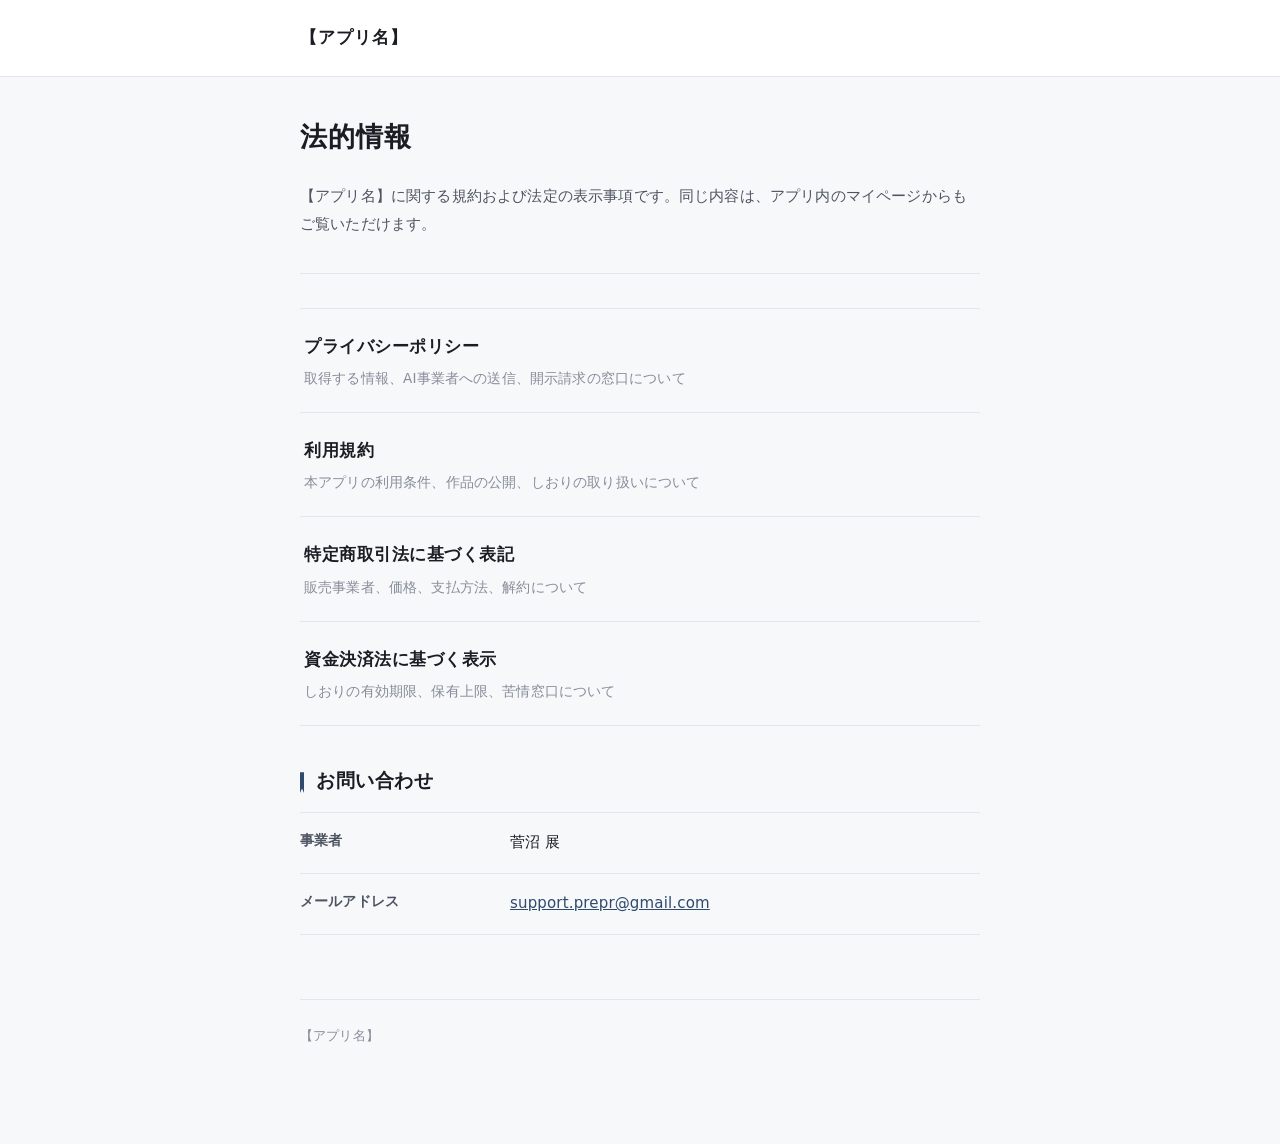
==== index.html @ 34be7ed7 "Add files via upload" ====
<!DOCTYPE html>
<html lang="ja">
<head>
<meta charset="UTF-8">
<meta name="viewport" content="width=device-width, initial-scale=1">
<title>法的情報｜【アプリ名】</title>
<link rel="stylesheet" href="style.css">
</head>
<body>

<div class="mast">
  <div class="mast-inner">
    <span class="mast-app">【アプリ名】</span>
  </div>
</div>

<div class="wrap">

<h1 class="doc-title">法的情報</h1>

<p class="lede">
【アプリ名】に関する規約および法定の表示事項です。同じ内容は、アプリ内のマイページからもご覧いただけます。
</p>

<ul class="index-list">
  <li>
    <a href="privacy.html">
      <span class="index-name">プライバシーポリシー</span>
      <span class="index-desc">取得する情報、AI事業者への送信、開示請求の窓口について</span>
    </a>
  </li>
  <li>
    <a href="terms.html">
      <span class="index-name">利用規約</span>
      <span class="index-desc">本アプリの利用条件、作品の公開、しおりの取り扱いについて</span>
    </a>
  </li>
  <li>
    <a href="tokushoho.html">
      <span class="index-name">特定商取引法に基づく表記</span>
      <span class="index-desc">販売事業者、価格、支払方法、解約について</span>
    </a>
  </li>
  <li>
    <a href="prepaid.html">
      <span class="index-name">資金決済法に基づく表示</span>
      <span class="index-desc">しおりの有効期限、保有上限、苦情窓口について</span>
    </a>
  </li>
</ul>

<section>
<h2>お問い合わせ</h2>
<dl class="dl">
  <div>
    <dt>事業者</dt>
    <dd>菅沼 展</dd>
  </div>
  <div>
    <dt>メールアドレス</dt>
    <dd><a href="mailto:support.prepr@gmail.com">support.prepr@gmail.com</a></dd>
  </div>
</dl>
</section>

<footer>
  <p>【アプリ名】</p>
</footer>

</div>
</body>
</html>
---- style.css ----
:root {
  --paper: #f7f8fa;
  --card: #ffffff;
  --ink: #1a1d23;
  --ink-soft: #4d5461;
  --ink-faint: #868d9a;
  --rule: #e2e6ec;
  --ribbon: #2f4a6d;
  --ribbon-soft: #e8edf4;
  --warn-bg: #fdf6e8;
  --warn-edge: #c9a227;
  --serif: "Hiragino Mincho ProN", "Yu Mincho", "YuMincho", "Noto Serif JP", serif;
  --sans: "Hiragino Sans", "Hiragino Kaku Gothic ProN", "Yu Gothic", "Noto Sans JP", system-ui, sans-serif;
}

* { box-sizing: border-box; }

html { -webkit-text-size-adjust: 100%; }

body {
  margin: 0;
  background: var(--paper);
  color: var(--ink);
  font-family: var(--sans);
  font-size: 16px;
  line-height: 1.9;
  letter-spacing: 0.01em;
  -webkit-font-smoothing: antialiased;
}

.wrap {
  max-width: 720px;
  margin: 0 auto;
  padding: 0 20px 96px;
}

/* ---- masthead ---- */

.mast {
  border-bottom: 1px solid var(--rule);
  background: var(--card);
  margin-bottom: 40px;
}

.mast-inner {
  max-width: 720px;
  margin: 0 auto;
  padding: 22px 20px;
  display: flex;
  align-items: baseline;
  gap: 12px;
  flex-wrap: wrap;
}

.mast-app {
  font-family: var(--serif);
  font-size: 17px;
  font-weight: 600;
  letter-spacing: 0.06em;
}

.mast-back {
  margin-left: auto;
  font-size: 13px;
  color: var(--ink-faint);
  text-decoration: none;
}

.mast-back:hover { color: var(--ribbon); }

/* ---- document head ---- */

.doc-title {
  font-family: var(--serif);
  font-size: 27px;
  font-weight: 600;
  line-height: 1.5;
  letter-spacing: 0.04em;
  margin: 0 0 14px;
}

.doc-meta {
  font-size: 13px;
  color: var(--ink-faint);
  margin: 0 0 8px;
  line-height: 1.8;
}

.lede {
  font-size: 15px;
  color: var(--ink-soft);
  margin: 24px 0 0;
  padding: 0 0 34px;
  border-bottom: 1px solid var(--rule);
}

/* ---- sections ---- */

section { margin-top: 40px; }

h2 {
  font-family: var(--serif);
  font-size: 19px;
  font-weight: 600;
  line-height: 1.6;
  letter-spacing: 0.03em;
  margin: 0 0 16px;
  padding-left: 16px;
  position: relative;
}

/* the ribbon marker — a bookmark tail, matching the app's currency */
h2::before {
  content: "";
  position: absolute;
  left: 0;
  top: 0.34em;
  width: 4px;
  height: 1.1em;
  background: var(--ribbon);
  clip-path: polygon(0 0, 100% 0, 100% 100%, 50% 78%, 0 100%);
}

h3 {
  font-size: 15px;
  font-weight: 600;
  margin: 26px 0 10px;
  color: var(--ink);
}

p { margin: 0 0 14px; }

p:last-child, ul:last-child, ol:last-child { margin-bottom: 0; }

ol, ul { margin: 0 0 14px; padding-left: 1.5em; }

li { margin-bottom: 8px; }

li:last-child { margin-bottom: 0; }

.tight li { margin-bottom: 4px; }

strong { font-weight: 600; }

a { color: var(--ribbon); }

/* ---- definition table ---- */

.dl {
  border-top: 1px solid var(--rule);
  margin: 0;
}

.dl > div {
  display: grid;
  grid-template-columns: 190px 1fr;
  gap: 20px;
  padding: 16px 0;
  border-bottom: 1px solid var(--rule);
}

.dl dt {
  font-size: 14px;
  font-weight: 600;
  color: var(--ink-soft);
  line-height: 1.7;
}

.dl dd {
  margin: 0;
  font-size: 15px;
  line-height: 1.85;
}

.dl dd p { margin: 0 0 8px; }
.dl dd p:last-child { margin-bottom: 0; }

.dl dd small {
  display: block;
  font-size: 13px;
  color: var(--ink-faint);
  margin-top: 6px;
  line-height: 1.75;
}

/* ---- transfer cards ---- */

.transfer {
  border: 1px solid var(--rule);
  background: var(--card);
  border-radius: 3px;
  padding: 18px 20px;
  margin-bottom: 12px;
}

.transfer:last-child { margin-bottom: 0; }

.transfer-name {
  font-weight: 600;
  font-size: 15px;
  margin: 0 0 2px;
}

.transfer-country {
  font-size: 13px;
  color: var(--ribbon);
  margin: 0 0 12px;
  letter-spacing: 0.04em;
}

.transfer dl {
  margin: 0;
  font-size: 14px;
  line-height: 1.8;
}

.transfer dt {
  color: var(--ink-faint);
  font-size: 12.5px;
  margin-top: 10px;
}

.transfer dt:first-child { margin-top: 0; }

.transfer dd { margin: 0; }

/* ---- callouts ---- */

.note {
  background: var(--ribbon-soft);
  border-left: 3px solid var(--ribbon);
  padding: 16px 20px;
  margin: 20px 0;
  font-size: 14.5px;
  line-height: 1.85;
}

.note p:last-child { margin-bottom: 0; }

.todo {
  background: var(--warn-bg);
  border-left: 3px solid var(--warn-edge);
  padding: 16px 20px;
  margin: 20px 0;
  font-size: 14px;
  line-height: 1.8;
}

.todo p:last-child { margin-bottom: 0; }

.placeholder {
  background: var(--warn-bg);
  border-bottom: 1px dashed var(--warn-edge);
  padding: 1px 5px;
  font-size: 0.94em;
  white-space: nowrap;
}

/* ---- index ---- */

.index-list {
  list-style: none;
  padding: 0;
  margin: 34px 0 0;
  border-top: 1px solid var(--rule);
}

.index-list li { margin: 0; }

.index-list a {
  display: block;
  padding: 22px 4px;
  border-bottom: 1px solid var(--rule);
  text-decoration: none;
  color: var(--ink);
}

.index-list a:hover { background: var(--card); }

.index-name {
  font-family: var(--serif);
  font-size: 17px;
  font-weight: 600;
  letter-spacing: 0.03em;
  display: block;
  margin-bottom: 4px;
}

.index-desc {
  font-size: 13.5px;
  color: var(--ink-faint);
  display: block;
  line-height: 1.7;
}

/* ---- footer ---- */

footer {
  margin-top: 64px;
  padding-top: 24px;
  border-top: 1px solid var(--rule);
  font-size: 13px;
  color: var(--ink-faint);
  line-height: 1.9;
}

footer a { color: var(--ink-faint); }

/* ---- mobile ---- */

@media (max-width: 560px) {
  body { font-size: 15px; line-height: 1.85; }
  .wrap { padding: 0 18px 72px; }
  .doc-title { font-size: 23px; }
  h2 { font-size: 17px; }
  .dl > div {
    grid-template-columns: 1fr;
    gap: 5px;
    padding: 14px 0;
  }
  .dl dt { font-size: 13px; }
  .dl dd { font-size: 14.5px; }
  .placeholder { white-space: normal; }
}

@media (prefers-reduced-motion: reduce) {
  * { animation: none !important; transition: none !important; }
}

:focus-visible {
  outline: 2px solid var(--ribbon);
  outline-offset: 2px;
}
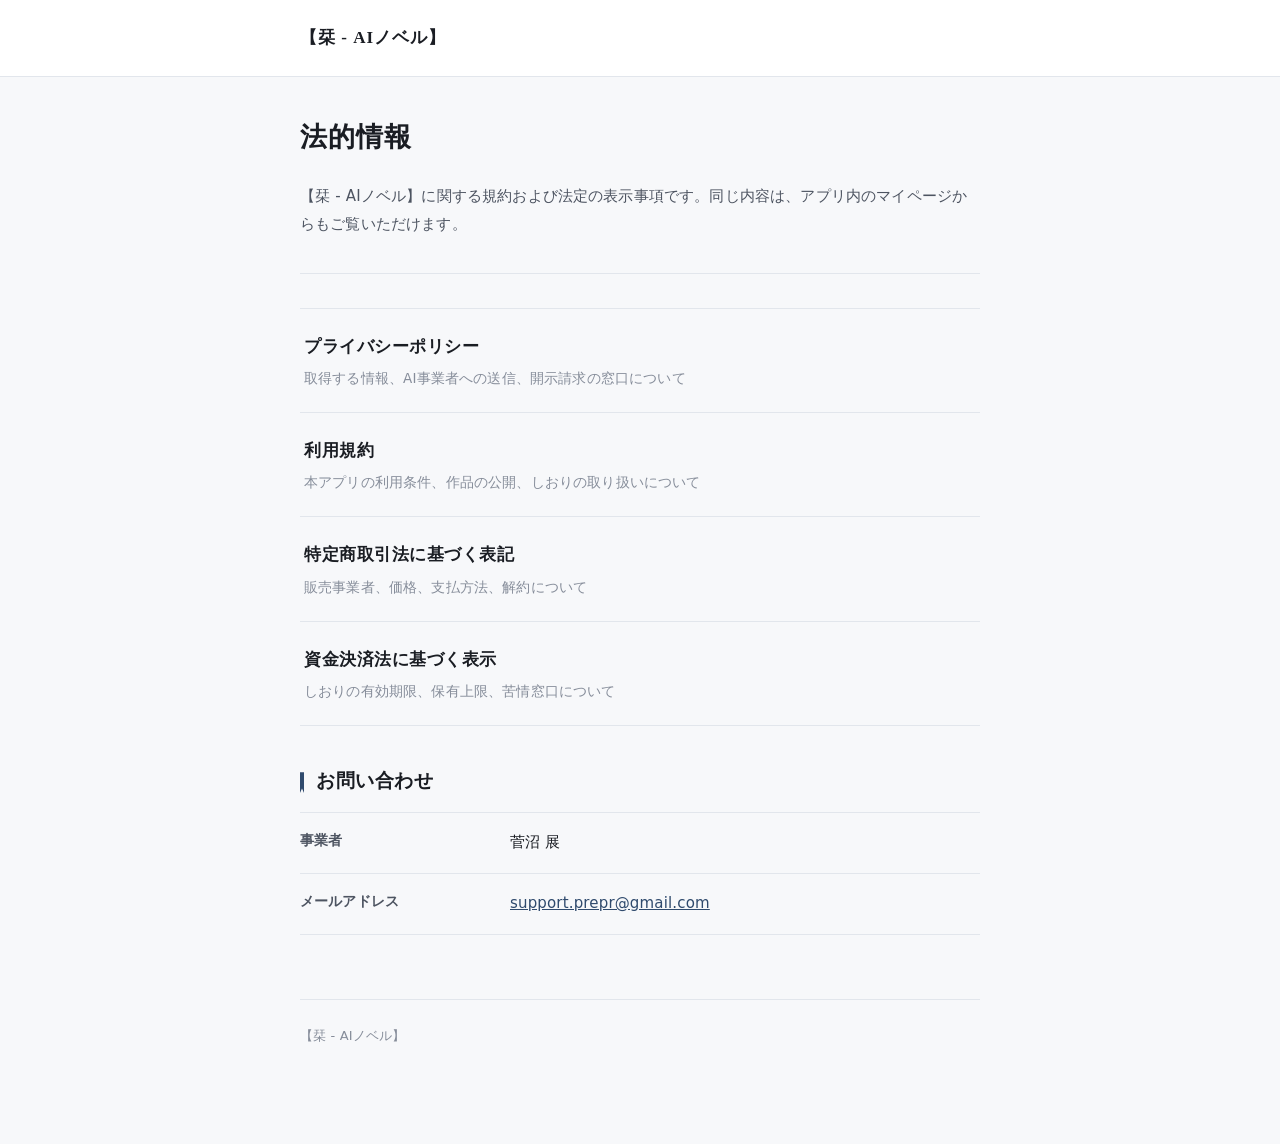
==== commit 404bf847: "Update index.html" ====
--- a/index.html
+++ b/index.html
@@ -3,14 +3,14 @@
 <head>
 <meta charset="UTF-8">
 <meta name="viewport" content="width=device-width, initial-scale=1">
-<title>法的情報｜【アプリ名】</title>
+<title>法的情報｜【栞 - AIノベル】</title>
 <link rel="stylesheet" href="style.css">
 </head>
 <body>
 
 <div class="mast">
   <div class="mast-inner">
-    <span class="mast-app">【アプリ名】</span>
+    <span class="mast-app">【栞 - AIノベル】</span>
   </div>
 </div>
 
@@ -19,7 +19,7 @@
 <h1 class="doc-title">法的情報</h1>
 
 <p class="lede">
-【アプリ名】に関する規約および法定の表示事項です。同じ内容は、アプリ内のマイページからもご覧いただけます。
+【栞 - AIノベル】に関する規約および法定の表示事項です。同じ内容は、アプリ内のマイページからもご覧いただけます。
 </p>
 
 <ul class="index-list">
@@ -64,7 +64,7 @@
 </section>
 
 <footer>
-  <p>【アプリ名】</p>
+  <p>【栞 - AIノベル】</p>
 </footer>
 
 </div>
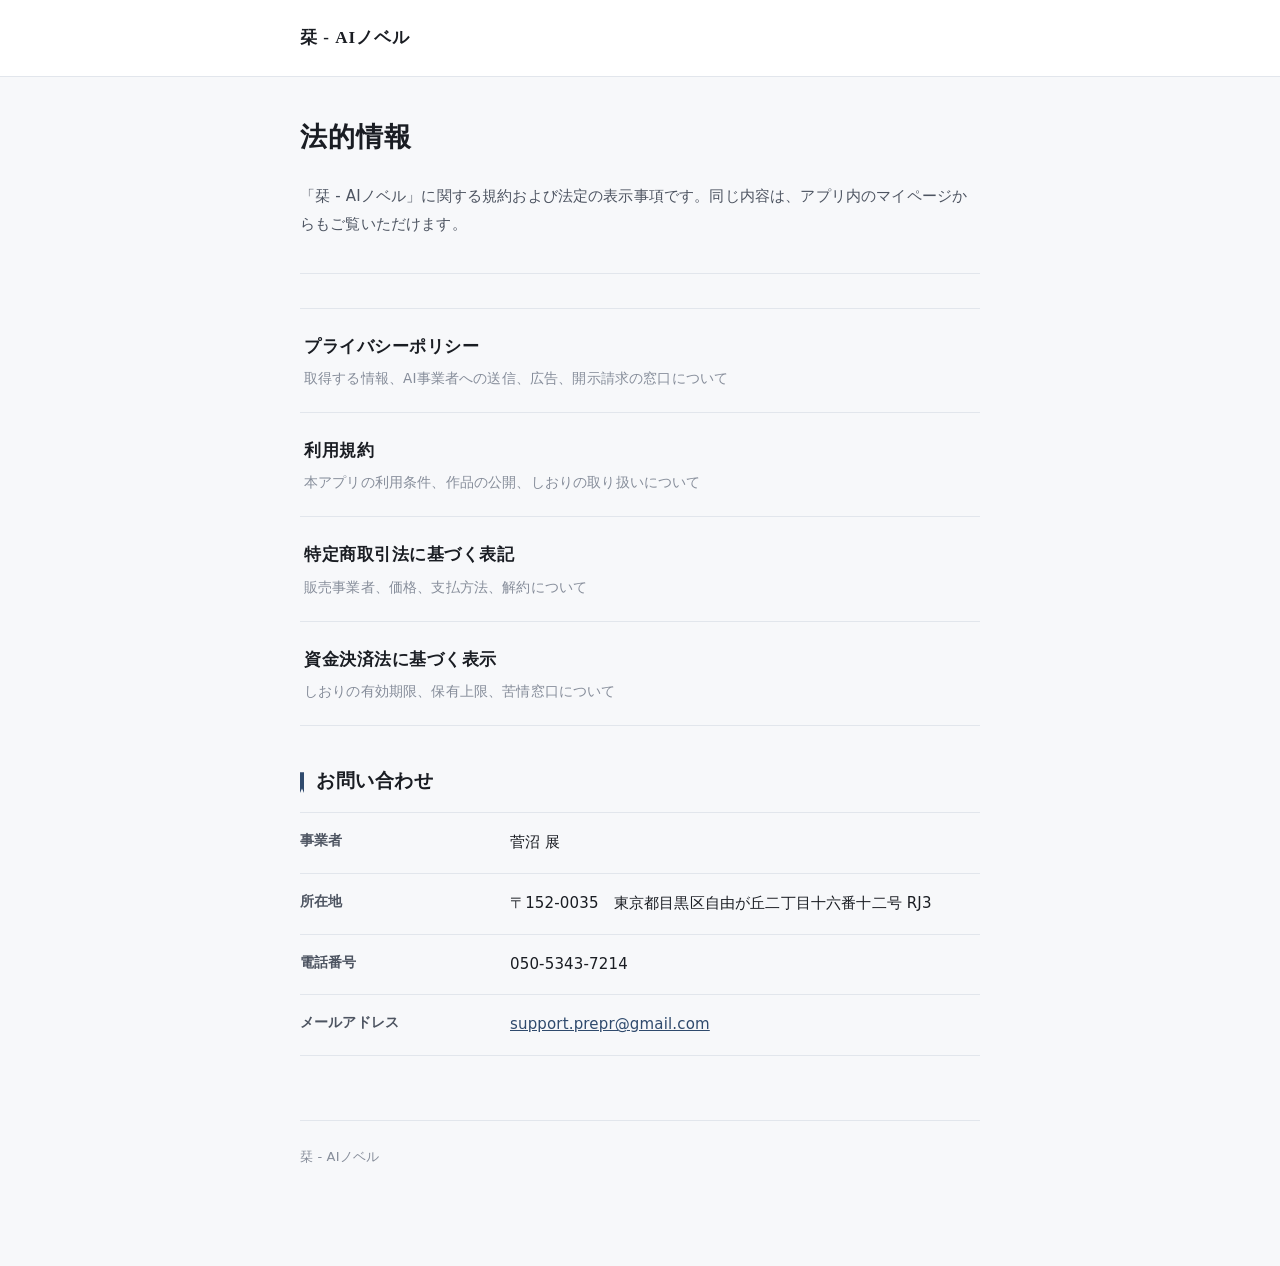
==== commit 31fa3eb3: "Add files via upload" ====
--- a/index.html
+++ b/index.html
@@ -3,14 +3,14 @@
 <head>
 <meta charset="UTF-8">
 <meta name="viewport" content="width=device-width, initial-scale=1">
-<title>法的情報｜【栞 - AIノベル】</title>
+<title>法的情報｜栞 - AIノベル</title>
 <link rel="stylesheet" href="style.css">
 </head>
 <body>
 
 <div class="mast">
   <div class="mast-inner">
-    <span class="mast-app">【栞 - AIノベル】</span>
+    <span class="mast-app">栞 - AIノベル</span>
   </div>
 </div>
 
@@ -19,14 +19,14 @@
 <h1 class="doc-title">法的情報</h1>
 
 <p class="lede">
-【栞 - AIノベル】に関する規約および法定の表示事項です。同じ内容は、アプリ内のマイページからもご覧いただけます。
+「栞 - AIノベル」に関する規約および法定の表示事項です。同じ内容は、アプリ内のマイページからもご覧いただけます。
 </p>
 
 <ul class="index-list">
   <li>
     <a href="privacy.html">
       <span class="index-name">プライバシーポリシー</span>
-      <span class="index-desc">取得する情報、AI事業者への送信、開示請求の窓口について</span>
+      <span class="index-desc">取得する情報、AI事業者への送信、広告、開示請求の窓口について</span>
     </a>
   </li>
   <li>
@@ -57,6 +57,14 @@
     <dd>菅沼 展</dd>
   </div>
   <div>
+    <dt>所在地</dt>
+    <dd>〒152-0035　東京都目黒区自由が丘二丁目十六番十二号 RJ3</dd>
+  </div>
+  <div>
+    <dt>電話番号</dt>
+    <dd>050-5343-7214</dd>
+  </div>
+  <div>
     <dt>メールアドレス</dt>
     <dd><a href="mailto:support.prepr@gmail.com">support.prepr@gmail.com</a></dd>
   </div>
@@ -64,7 +72,7 @@
 </section>
 
 <footer>
-  <p>【栞 - AIノベル】</p>
+  <p>栞 - AIノベル</p>
 </footer>
 
 </div>
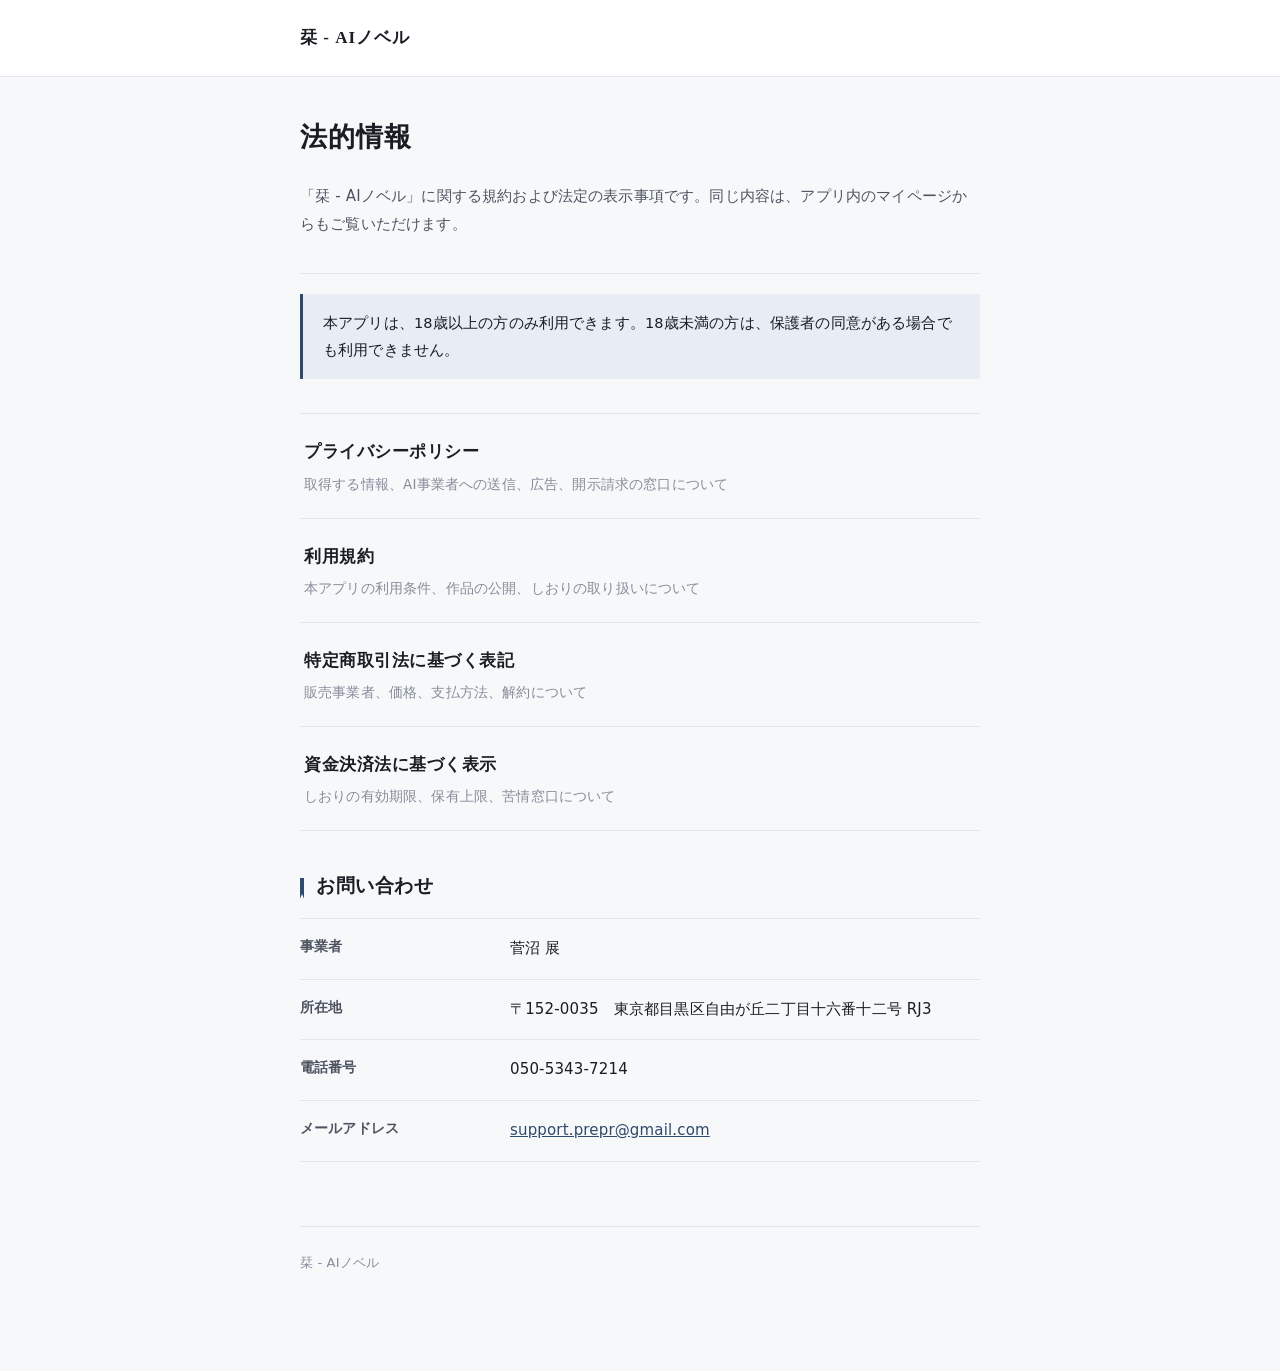
==== commit e9a9e8d6: "Update eligibility to 18+ and clarify AI data handling" ====
--- a/index.html
+++ b/index.html
@@ -21,6 +21,8 @@
 <p class="lede">
 「栞 - AIノベル」に関する規約および法定の表示事項です。同じ内容は、アプリ内のマイページからもご覧いただけます。
 </p>
+
+<p class="note">本アプリは、18歳以上の方のみ利用できます。18歳未満の方は、保護者の同意がある場合でも利用できません。</p>
 
 <ul class="index-list">
   <li>
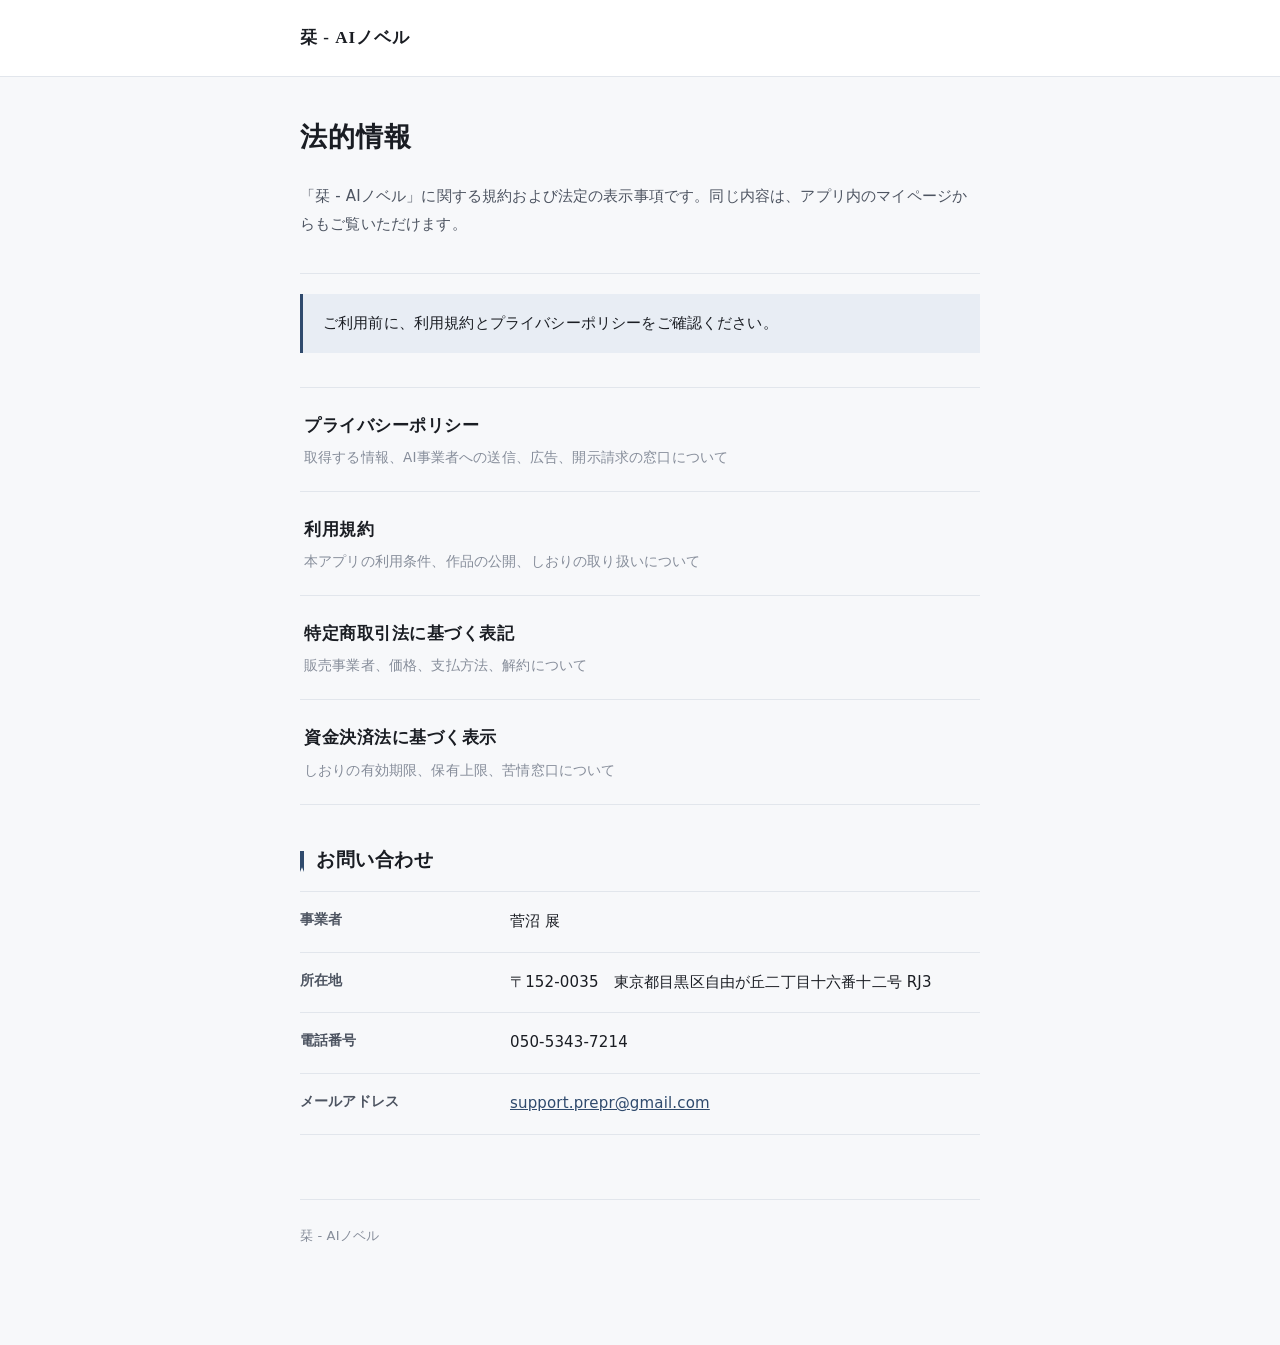
==== commit ada83c6e: "規約とプライバシーポリシーを更新する（2026年11月6日・11月12日） 利用規約：利用資格の条項と、AI の送信先の書き方を、アプリ 1.0.9 の内容に合わせる。プライバシーポリシー：返答の比較" ====
--- a/index.html
+++ b/index.html
@@ -22,7 +22,7 @@
 「栞 - AIノベル」に関する規約および法定の表示事項です。同じ内容は、アプリ内のマイページからもご覧いただけます。
 </p>
 
-<p class="note">本アプリは、18歳以上の方のみ利用できます。18歳未満の方は、保護者の同意がある場合でも利用できません。</p>
+<p class="note">ご利用前に、利用規約とプライバシーポリシーをご確認ください。</p>
 
 <ul class="index-list">
   <li>
